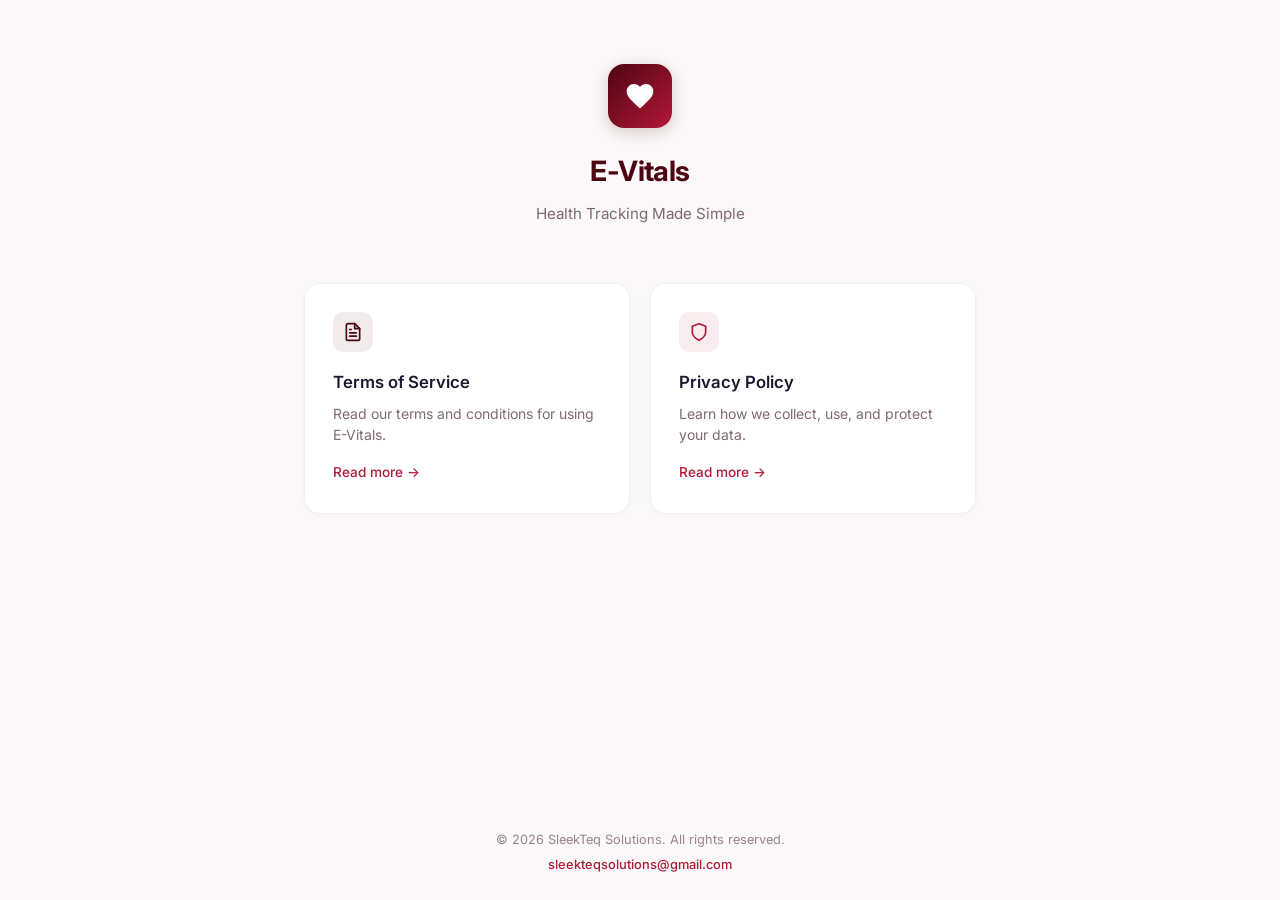
==== index.html @ ea6d27b0 "Initial commit: E-Vitals legal documents (terms, privacy, etc)" ====
<!DOCTYPE html>
<html lang="en">
<head>
  <meta charset="UTF-8">
  <meta name="viewport" content="width=device-width, initial-scale=1.0">
  <title>E-Vitals - Legal</title>
  <link rel="stylesheet" href="styles.css">
</head>
<body>
  <div class="container">
    <header>
      <div class="logo-mark">
        <svg viewBox="0 0 24 24" fill="none" xmlns="http://www.w3.org/2000/svg">
          <path d="M12 21.35l-1.45-1.32C5.4 15.36 2 12.28 2 8.5 2 5.42 4.42 3 7.5 3c1.74 0 3.41.81 4.5 2.09C13.09 3.81 14.76 3 16.5 3 19.58 3 22 5.42 22 8.5c0 3.78-3.4 6.86-8.55 11.54L12 21.35z" fill="white"/>
        </svg>
      </div>
      <h1>E-Vitals</h1>
      <p class="tagline">Health Tracking Made Simple</p>
    </header>
    <main>
      <div class="card-grid">
        <a href="terms.html" class="card">
          <div class="card-icon terms">
            <svg width="20" height="20" viewBox="0 0 24 24" fill="none" stroke="currentColor" stroke-width="2" stroke-linecap="round" stroke-linejoin="round"><path d="M14 2H6a2 2 0 00-2 2v16a2 2 0 002 2h12a2 2 0 002-2V8z"/><polyline points="14,2 14,8 20,8"/><line x1="16" y1="13" x2="8" y2="13"/><line x1="16" y1="17" x2="8" y2="17"/><polyline points="10,9 9,9 8,9"/></svg>
          </div>
          <h2>Terms of Service</h2>
          <p>Read our terms and conditions for using E-Vitals.</p>
          <span class="arrow">Read more &rarr;</span>
        </a>
        <a href="privacy.html" class="card">
          <div class="card-icon privacy">
            <svg width="20" height="20" viewBox="0 0 24 24" fill="none" stroke="currentColor" stroke-width="2" stroke-linecap="round" stroke-linejoin="round"><path d="M12 22s8-4 8-10V5l-8-3-8 3v7c0 6 8 10 8 10z"/></svg>
          </div>
          <h2>Privacy Policy</h2>
          <p>Learn how we collect, use, and protect your data.</p>
          <span class="arrow">Read more &rarr;</span>
        </a>
      </div>
    </main>
    <footer>
      <p>&copy; 2026 SleekTeq Solutions. All rights reserved.</p>
      <p><a href="mailto:sleekteqsolutions@gmail.com">sleekteqsolutions@gmail.com</a></p>
    </footer>
  </div>
</body>
</html>
---- styles.css ----
@import url('https://fonts.googleapis.com/css2?family=Inter:wght@400;500;600;700&display=swap');

* {
  margin: 0;
  padding: 0;
  box-sizing: border-box;
}

body {
  font-family: 'Inter', -apple-system, BlinkMacSystemFont, "Segoe UI", Roboto, sans-serif;
  color: #1a1a2e;
  background: #faf8f8;
  line-height: 1.7;
  -webkit-font-smoothing: antialiased;
}

.container {
  max-width: 720px;
  margin: 0 auto;
  padding: 0 1.5rem;
  min-height: 100vh;
  display: flex;
  flex-direction: column;
}

/* ─── Index Page Header ─── */
header {
  text-align: center;
  padding: 4rem 0 2rem;
}

.logo-mark {
  width: 64px;
  height: 64px;
  background: linear-gradient(135deg, #4e0512, #b21838);
  border-radius: 16px;
  display: inline-flex;
  align-items: center;
  justify-content: center;
  margin-bottom: 1.25rem;
  box-shadow: 0 4px 16px rgba(78, 5, 18, 0.2);
}

.logo-mark svg {
  width: 32px;
  height: 32px;
}

header h1 {
  font-size: 1.75rem;
  font-weight: 700;
  color: #4e0512;
  letter-spacing: -0.02em;
}

header .tagline {
  color: #7f6b6f;
  margin-top: 0.35rem;
  font-size: 0.95rem;
  font-weight: 400;
}

main {
  flex: 1;
}

/* ─── Index Page Cards ─── */
.card-grid {
  display: grid;
  grid-template-columns: 1fr 1fr;
  gap: 1.25rem;
  margin-top: 1.5rem;
}

.card {
  background: #fff;
  border-radius: 16px;
  padding: 1.75rem;
  text-decoration: none;
  color: inherit;
  border: 1px solid rgba(78, 5, 18, 0.06);
  box-shadow: 0 1px 4px rgba(78, 5, 18, 0.04);
  transition: all 0.25s ease;
  position: relative;
  overflow: hidden;
}

.card::before {
  content: '';
  position: absolute;
  top: 0;
  left: 0;
  right: 0;
  height: 3px;
  background: linear-gradient(90deg, #4e0512, #b21838);
  opacity: 0;
  transition: opacity 0.25s ease;
}

.card:hover {
  box-shadow: 0 8px 24px rgba(78, 5, 18, 0.1);
  transform: translateY(-3px);
  border-color: rgba(78, 5, 18, 0.12);
}

.card:hover::before {
  opacity: 1;
}

.card-icon {
  width: 40px;
  height: 40px;
  border-radius: 10px;
  display: flex;
  align-items: center;
  justify-content: center;
  margin-bottom: 1rem;
  font-size: 1.25rem;
}

.card-icon.terms {
  background: rgba(78, 5, 18, 0.08);
  color: #4e0512;
}

.card-icon.privacy {
  background: rgba(178, 24, 56, 0.08);
  color: #b21838;
}

.card h2 {
  font-size: 1.05rem;
  font-weight: 600;
  margin-bottom: 0.4rem;
  color: #1a1a2e;
}

.card p {
  color: #7f6b6f;
  font-size: 0.875rem;
  line-height: 1.5;
}

.card .arrow {
  display: inline-block;
  margin-top: 1rem;
  color: #b21838;
  font-size: 0.85rem;
  font-weight: 500;
  transition: transform 0.2s ease;
}

.card:hover .arrow {
  transform: translateX(4px);
}

/* ─── Legal Pages ─── */
.back-link {
  display: inline-flex;
  align-items: center;
  gap: 0.4rem;
  margin-top: 2rem;
  margin-bottom: 1.5rem;
  color: #4e0512;
  text-decoration: none;
  font-size: 0.9rem;
  font-weight: 500;
  transition: color 0.2s;
}

.back-link:hover {
  color: #b21838;
}

.legal-header {
  margin-bottom: 2rem;
  padding-bottom: 1.5rem;
  border-bottom: 1px solid rgba(78, 5, 18, 0.08);
}

.legal-header h1 {
  font-size: 1.85rem;
  font-weight: 700;
  color: #4e0512;
  letter-spacing: -0.02em;
}

.last-updated {
  color: #9a8588;
  font-size: 0.85rem;
  margin-top: 0.35rem;
  font-weight: 400;
}

.section {
  background: #fff;
  border-radius: 14px;
  padding: 1.5rem 1.75rem;
  margin-bottom: 0.75rem;
  border: 1px solid rgba(78, 5, 18, 0.05);
  box-shadow: 0 1px 3px rgba(78, 5, 18, 0.03);
  transition: border-color 0.2s;
}

.section:hover {
  border-color: rgba(78, 5, 18, 0.12);
}

.section h2 {
  font-size: 0.95rem;
  font-weight: 600;
  color: #4e0512;
  margin-bottom: 0.6rem;
  letter-spacing: -0.01em;
}

.section p {
  color: #4a3f41;
  font-size: 0.9rem;
  line-height: 1.7;
}

.section a {
  color: #b21838;
  text-decoration: none;
  font-weight: 500;
}

.section a:hover {
  text-decoration: underline;
}

/* ─── Footer ─── */
footer {
  text-align: center;
  padding: 3rem 0 1.5rem;
  color: #9a8588;
  font-size: 0.8rem;
}

footer a {
  color: #b21838;
  text-decoration: none;
  font-weight: 500;
}

footer a:hover {
  text-decoration: underline;
}

footer p + p {
  margin-top: 0.2rem;
}

/* ─── Responsive ─── */
@media (max-width: 600px) {
  .card-grid {
    grid-template-columns: 1fr;
  }

  header {
    padding: 3rem 0 1.5rem;
  }

  header h1 {
    font-size: 1.5rem;
  }

  .legal-header h1 {
    font-size: 1.5rem;
  }

  .section {
    padding: 1.25rem 1.25rem;
  }
}
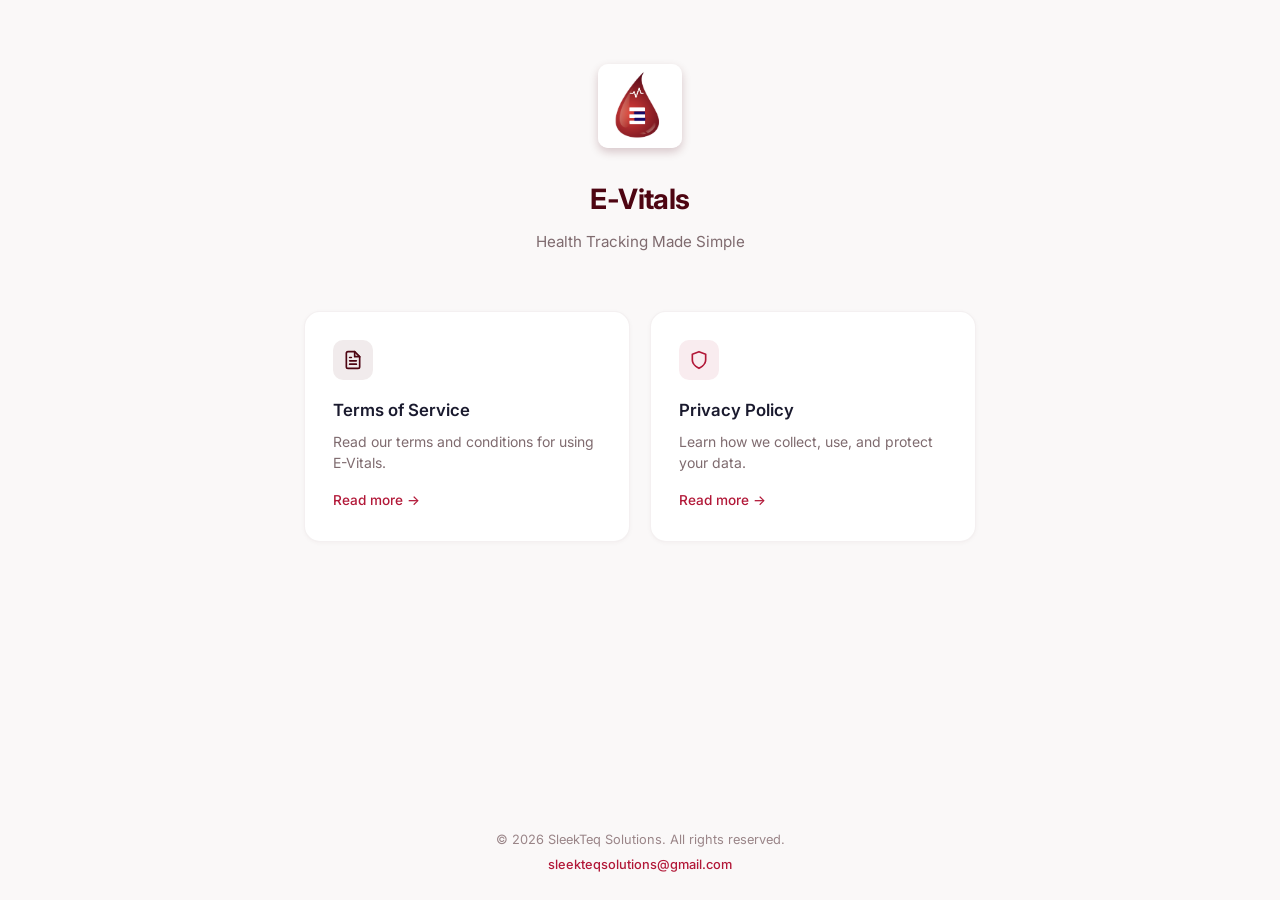
==== commit 3285a2a7: "Replace logo SVG with image and update styles for logo display" ====
--- a/index.html
+++ b/index.html
@@ -9,11 +9,8 @@
 <body>
   <div class="container">
     <header>
-      <div class="logo-mark">
-        <svg viewBox="0 0 24 24" fill="none" xmlns="http://www.w3.org/2000/svg">
-          <path d="M12 21.35l-1.45-1.32C5.4 15.36 2 12.28 2 8.5 2 5.42 4.42 3 7.5 3c1.74 0 3.41.81 4.5 2.09C13.09 3.81 14.76 3 16.5 3 19.58 3 22 5.42 22 8.5c0 3.78-3.4 6.86-8.55 11.54L12 21.35z" fill="white"/>
-        </svg>
-      </div>
+    
+      <img src="./logo.png" alt="sleekteqsolutions logo" class="logo-image">
       <h1>E-Vitals</h1>
       <p class="tagline">Health Tracking Made Simple</p>
     </header>
--- a/styles.css
+++ b/styles.css
@@ -27,6 +27,15 @@
 header {
   text-align: center;
   padding: 4rem 0 2rem;
+}
+
+.logo-image{
+  width: 84px;
+  height: 84px;
+  border-radius: 10px;
+  display: inline-block;
+  margin-bottom: 1.25rem;
+  box-shadow: 0 4px 10px rgba(78, 5, 18, 0.2);
 }
 
 .logo-mark {
